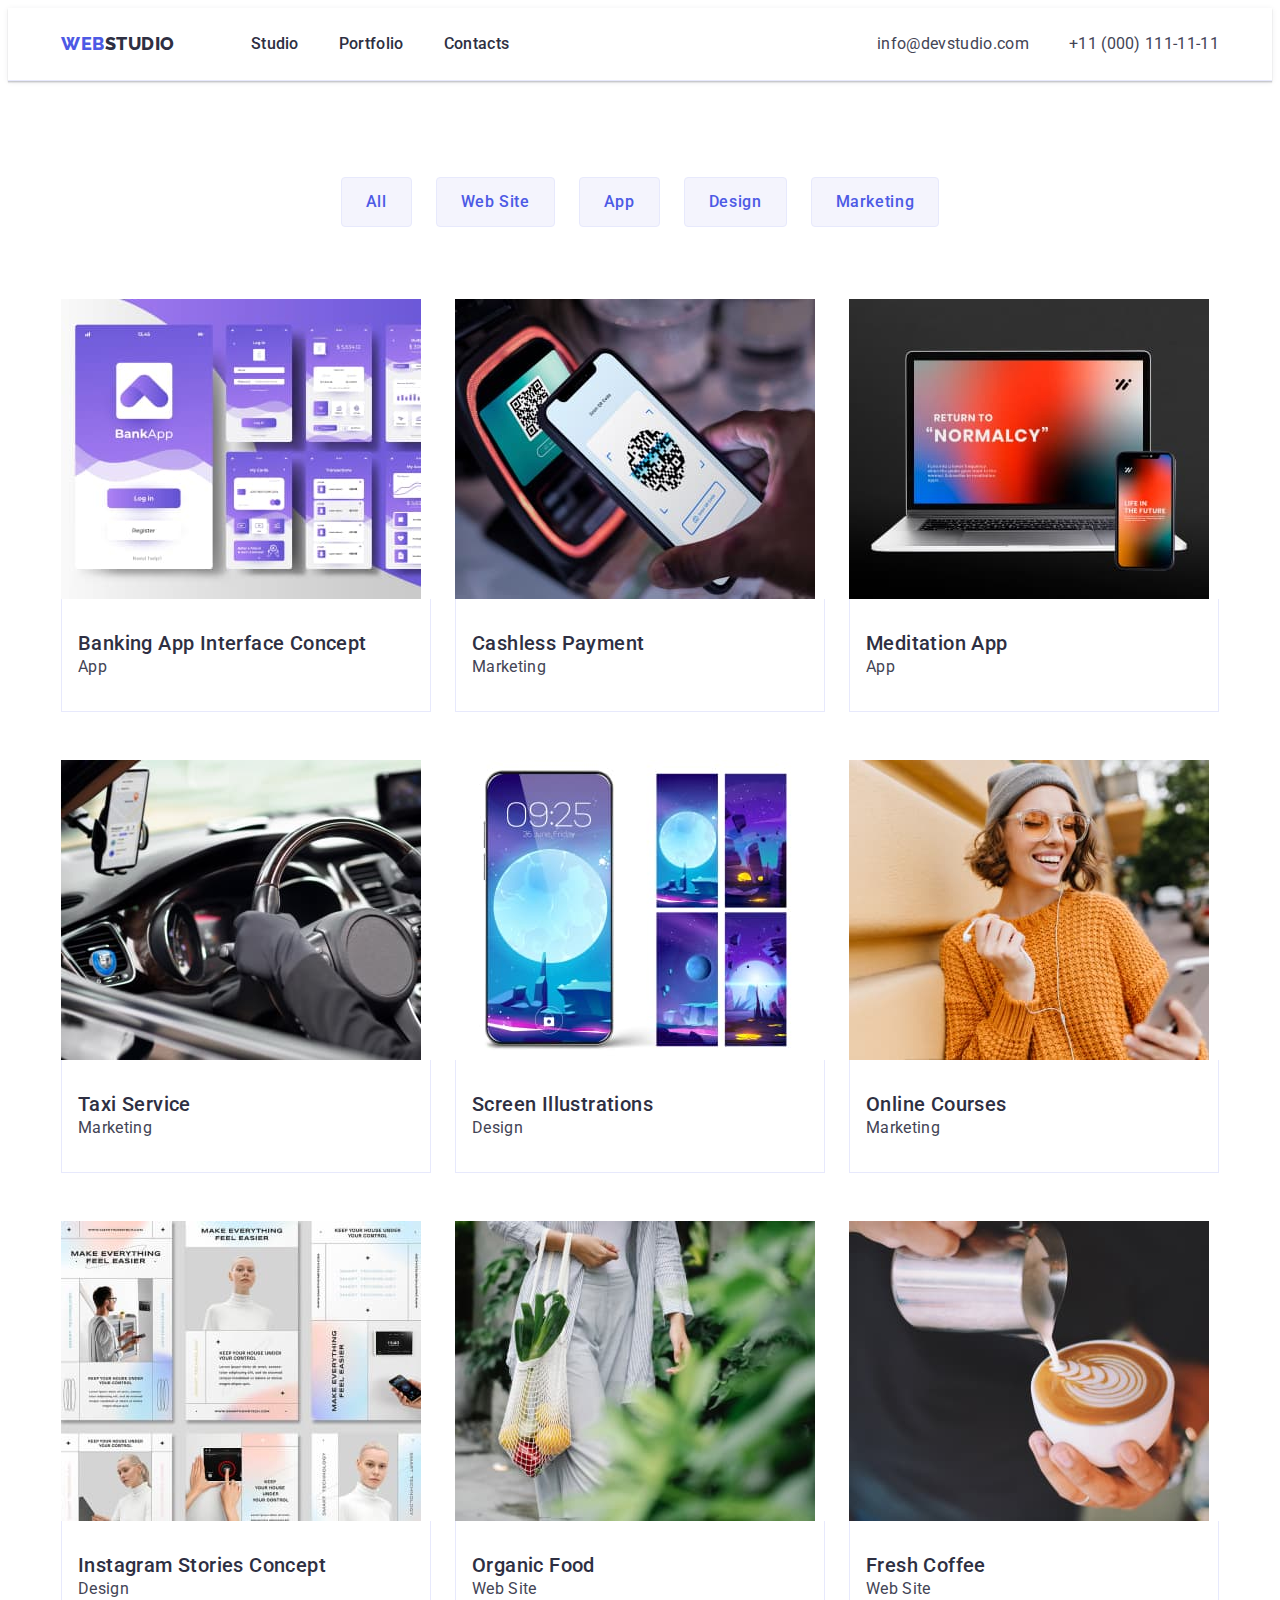
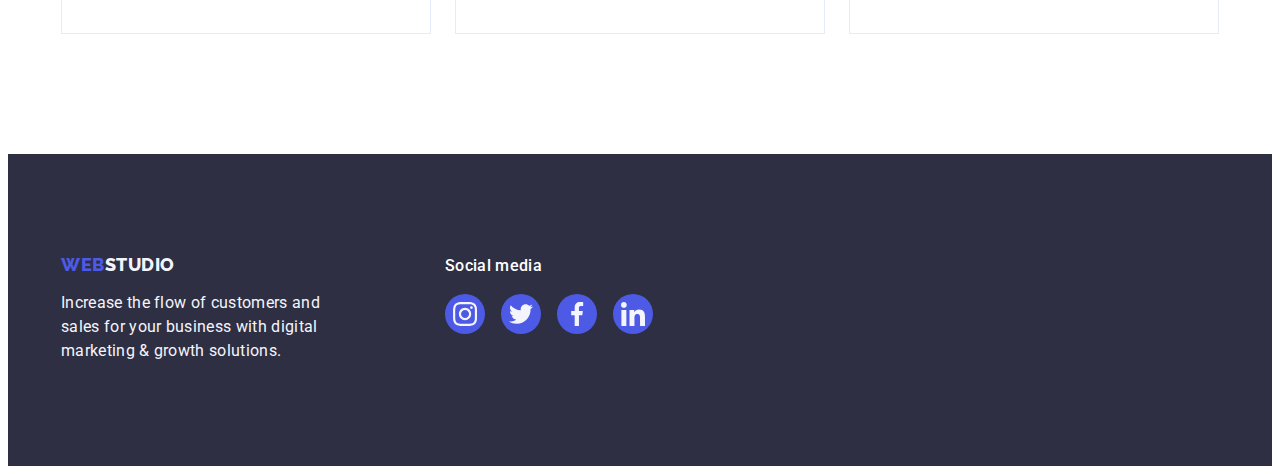
==== portfolio.html @ 7c694698 "Add files via upload" ====
<!DOCTYPE html>
<html lang="en">

<head>
    <meta charset="UTF-8">
    <meta http-equiv="X-UA-Compatible" content="IE=edge">
    <link rel="preconnect" href="https://fonts.googleapis.com">
    <link rel="preconnect" href="https://fonts.gstatic.com" crossorigin>
    <link href="https://fonts.googleapis.com/css2?family=Roboto:wght@400;500;700;900&display=swap" rel="stylesheet">
    <link rel="preconnect" href="https://fonts.googleapis.com">
    <link rel="preconnect" href="https://fonts.gstatic.com" crossorigin>
    <link href="https://fonts.googleapis.com/css2?family=Raleway:wght@800&display=swap" rel="stylesheet">
    <link rel="stylesheet" href="https://cdnjs.cloudflare.com/ajax/libs/modern-normalize/1.1.0/modern-normalize.min.css"
        integrity="sha512-wpPYUAdjBVSE4KJnH1VR1HeZfpl1ub8YT/NKx4PuQ5NmX2tKuGu6U/JRp5y+Y8XG2tV+wKQpNHVUX03MfMFn9Q=="
        crossorigin="anonymous" referrerpolicy="no-referrer" />
    <link rel="stylesheet" href="./css/style.css">
    <meta name="viewport" content="width=device-width, initial-scale=1.0">
    <title>Portfolio</title>
</head>

<body>
    <header class="header-bloc">

        <div class="header-conteiner container ">


            <nav class="header-link">

                <a class="logo link" href="./index.html">WEB<span class="logo-text">Studio</span></a>


                <ul class="menuu list">
                    <li><a href="./index.html" class="linkk-header link">Studio</a></li>
                    <li><a href="./portfolio.html" class="linkk-header link">Portfolio</a></li>
                    <li><a href="" class="linkk-header link">Contacts</a></li>
                </ul>
            </nav>

            <address class="main-contact">

                <ul class="menuuu list">
                    <li><a href="mailto:info@devstudio.com" class="linkk-contact link">info@devstudio.com</a></li>
                    <li class="contact-second"><a href="tel:+110001111111" class="linkk-contact link">+11 (000)
                            111-11-11</a></li>
                </ul>

            </address>
        </div>


    </header>





    <main>
        <section class="parahraf-conteiner">
            <div class="parahraf-box container">

                <h1 class="secondd-logo">GGGGG</h1>
                <ul class="meenu list">
                    <li><button type="button" class="filter">All</button></li>
                    <li><button type="button" class="filter">Web Site</button></li>
                    <li><button type="button" class="filter">App</button></li>
                    <li><button type="button" class="filter">Design</button></li>
                    <li><button type="button" class="filter">Marketing</button></li>
                </ul>








                <ul class="firstt list">
                    <li class="firstt-link aaaaa">
                        <a href="" class="link">



                            <img src="./images/img-one.jpg" alt="foto-main1" width="360">
                            <div class="link-boxx">

                                <h2 class="linkcc-logo">Banking App Interface Concept</h2>

                                <p class="second-parahraf">App</p>
                            </div>

                        </a>

                    </li>



                    <li class="firstt-link aaaaa">
                        <a href="" class="link">

                            <img src="./images/img-two.jpg" alt="foto-main1" width="360">
                            <div class="link-boxx">

                                <h2 class="linkcc-logo">Cashless Payment</h2>

                                <p class="second-parahraf">Marketing</p>
                            </div>

                        </a>
                    </li>



                    <li class="firstt-link aaaaa">
                        <a href="" class="link">

                            <img src="./images/img-three.jpg" alt="foto-main1" width="360">
                            <div class="link-boxx">

                                <h2 class="linkcc-logo">Meditation App</h2>

                                <p class="second-parahraf">App</p>
                            </div>

                        </a>
                    </li>










                    <li class="firstt-link aaaaa">
                        <a href="" class="link">

                            <img src="./images/img-four.jpg" alt="foto-main1" width="360">
                            <div class="link-boxx">

                                <h2 class="linkcc-logo">Taxi Service</h2>


                                <p class="second-parahraf"> Marketing</p>
                            </div>

                        </a>
                    </li>



                    <li class="firstt-link aaaaa">
                        <a href="" class="link">

                            <img src="./images/img-five.jpg" alt="foto-main1" width="360">
                            <div class="link-boxx">

                                <h2 class="linkcc-logo">Screen Illustrations</h2>


                                <p class="second-parahraf">Design</p>
                            </div>

                        </a>
                    </li>



                    <li class="firstt-link aaaaa">
                        <a href="" class="link">

                            <img src="./images/img-six.jpg" alt="foto-main1" width="360">
                            <div class="link-boxx">

                                <h2 class="linkcc-logo">Online Courses</h2>


                                <p class="second-parahraf">Marketing</p>
                            </div>

                        </a>
                    </li>









                    <li class="firstt-link aaaaa">
                        <a href="" class="link">


                            <img src="./images/img-seven.jpg" alt="foto-main1" width="360">
                            <div class="link-boxx">

                                <h2 class="linkcc-logo">Instagram Stories Concept</h2>


                                <p class="second-parahraf">Design</p>
                            </div>

                        </a>
                    </li>



                    <li class="firstt-link aaaaa">
                        <a href="" class="link">

                            <img src="./images/img-eight.jpg" alt="foto-main1" width="360">
                            <div class="link-boxx">

                                <h2 class="linkcc-logo">Organic Food</h2>



                                <p class="second-parahraf">Web Site</p>
                            </div>
                        </a>
                    </li>



                    <li class="firstt-link aaaaa">
                        <a href="" class="link">

                            <img src="./images/img-nine.jpg" alt="foto-main1" width="360">
                            <div class="link-boxx">

                                <h2 class="linkcc-logo">Fresh Coffee</h2>


                                <p class="second-parahraf"> Web Site</p>
                            </div>

                        </a>
                    </li>


                </ul>
            </div>
        </section>

    </main>


    <footer class="last-bloc ">

        <div class="global-footer-box container">

            <div class="last-continer ">
                <a class="last link" href="./index.html">Web<span class="seme-text">Studio</span>
                </a>
                <p class="last-parahraf">Increase the flow of customers and sales
                    for your business with digital marketing
                    & growth solutions.</p>

            </div>
            <div class="social-footer">
                <p class="social-parahraf">Social media</p>
                <ul class="footer-list">
                    <li class="footer-child"><a class="footer-linc" href=""><svg class="footer-icon" width="24"
                                height="24">
                                <use href="./images/icons.svg#icon-instagram"></use>
                            </svg></a></li>
                    <li class="footer-child"><a class="footer-linc" href=""><svg class="footer-icon" width="24"
                                height="24">
                                <use href="./images/icons.svg#icon-twitter"></use>
                            </svg></a></li>
                    <li class="footer-child"><a class="footer-linc" href=""><svg class="footer-icon" width="24"
                                height="24">
                                <use href="./images/icons.svg#icon-facebook"></use>
                            </svg></a></li>
                    <li class="footer-child"><a class="footer-linc" href=""><svg class="footer-icon" width="24"
                                height="24">
                                <use href="./images/icons.svg#icon-liinnked"></use>
                            </svg></a></li>
                </ul>
            </div>

        </div>

    </footer>


</body>

</html>
---- css/style.css ----
:root {
    --main-color: #FFFFFF;
    --pane-padding: 5px 42px;
    --second-background-color: #404BBF;
    --thre-background-color: #4d5ae5;
    --button-background-color: #e7e9fc;
    --parahraf-color: #434455;
    --logo-color: #2E2F42;
    --four-section-color: #F4F4FD;
    --fife-color: #8e8f99;
    --footer-color: #31d0aa;
}


body {
    font-family: "Roboto", sans-serif;
    color: var(--parahraf-color);
    background-color: var(--main-color);

}

img {
    display: block;
}

ul {
    padding-left: 0;
    margin: 0;
}

p {
    margin-top: 0;
    margin-bottom: 0;
}



/* ...........................................................header */
.header-conteiner {
    display: flex;
    width: 1158px;
    margin: 0 auto;
    padding: 0 15px 0 15px;
}




.header-link {
    align-items: center;
    display: flex;
    margin: 0 auto;
    margin-left: 0;
    margin-right: 0;

}

.header-bloc {
    border-bottom: 1px solid #e7e9fc;
    box-shadow: 0px 2px 1px rgba(46, 47, 66, 0.08), 0px 1px 1px rgba(46, 47, 66, 0.16), 0px 1px 6px rgba(46, 47, 66, 0.08);
}

.logo-text {
    color: var(--logo-color);
}



.linkk-contact {
    font-weight: 400;
    font-size: 16px;
    line-height: 24px;
    letter-spacing: 0.02em;
    color: var(--parahraf-color);
    text-decoration: none;
}

.menuuu {
    list-style-type: none;
    display: flex;
    gap: 40px;


}

.logo {
    align-items: center;
    font-family: 'Raleway', sans-serif;
    font-weight: 800;
    font-size: 18px;
    margin-right: 76px;
    line-height: 1.17;
    align-items: center;
    letter-spacing: 0.03em;
    text-transform: uppercase;
    color: var(--thre-background-color);
    text-decoration: none;



}


.menuu {

    justify-content: center;
    display: flex;
    gap: 40px;
}

.list {
    list-style-type: none;
}

.menuu .linkk-header:hover {
    color: var(--second-background-color);
}

.menuu .linkk-header:focus {
    color: var(--second-background-color);
}

.menuu .linkk-header {
    text-decoration: none;
    font-weight: 500;
    font-size: 16px;
    line-height: 24px;
    letter-spacing: 0.02em;
    color: var(--logo-color);
    list-style-type: none;
    font-style: normal;

}



.menuu-contact {
    list-style-type: none;
}

.linkk-contact:hover {
    color: var(--second-background-color);
}

.linkk-contact:focus {
    color: var(--second-background-color);
}

.main-contact {
    font-style: normal;
    margin-left: auto;
}

.linkk-header {
    padding: 24px 0;
    display: block;
}

.linkk-contact {
    padding: 24px 0;
    display: block;
}

/*............................................................ section-1 */

.first-bloc {
    background: var(--logo-color);
    padding-top: 188px;
    padding-bottom: 188px;
    background-repeat: no-repeat;
    background-position: center;
    background-size: cover;
    max-width: 1440px;
    background-image: linear-gradient(rgba(46, 47, 66, 0.7), rgba(46, 47, 66, 0.7)), url(../images/background-main.jpg);
    margin: 0 auto;

}




.first-bloc h1 {
    display: block;
    max-width: 496px;
    font-style: normal;
    font-weight: 700;
    font-size: 56px;
    line-height: 1.07;
    text-align: center;
    align-items: center;
    letter-spacing: 0.02em;
    color: var(--main-color);
    margin-top: 0;

    margin: 0 auto;
}



.first-button {
    min-width: 169px;
    height: 56px;
    display: block;
    font-family: 'Roboto', sans-serif;
    font-style: normal;
    font-weight: 500;
    font-size: 16px;
    line-height: 1.5;
    align-items: center;
    letter-spacing: 0.04em;
    color: var(--main-color);
    border: none;
    background-color: var(--thre-background-color);
    cursor: pointer;
    box-shadow: 0px 4px 4px rgba(0, 0, 0, 0.15);
    border-radius: 4px;
    background-color: var(--thre-background-color);
    margin: 0 auto;
    margin-top: 48px;

}

.first-button:focus,
.first-button:hover {

    background-color: #404BBF;
}



/*............................................................ section-2 */


.second-bloc {

    padding: 120px 0;
}

.second-icon {
    display: flex;
    align-items: center;
    justify-content: center;
    height: 112px;
    background-color: var(--four-section-color);
    border-radius: 4px;
    margin-bottom: 8px
}

.second {
    display: flex;
    gap: 24px;
}

.blocc-logo {
    visibility: hidden;
    margin: 0;
    padding: 0;
    display: none;

}

.link-one {
    width: calc((100% - 3 * 24px) / 4);
}



.second .link-one {

    align-items: flex-start;

}


.linkcc-logo {
    text-align: left;
    margin: 0;

}

.second h3 {

    font-style: normal;
    font-weight: 500;
    font-size: 20px;
    line-height: 24px;
    letter-spacing: 0.02em;
    color: var(--logo-color);
}

.second p {
    font-size: 16px;
    line-height: 24px;
    letter-spacing: 0.02em;
    color: var(--parahraf-color);
    margin: 0;
}

/*............................................................ section-3 */


.thre-bloc {
    padding-bottom: 120px;
}

.thre {
    display: flex;
    gap: 24px;

}

.thre .llink {
    width: calc((100% - 48px) / 3);
}

.three p {
    font-size: 16px;
    line-height: 24px;
    letter-spacing: 0.02em;
    color: var(--parahraf-color);
}


.thre-bloc h2 {
    margin-top: 0;
    margin-bottom: 72px;
    font-weight: 700;
    font-size: 36px;
    line-height: 1.11;
    text-align: center;
    letter-spacing: 0.02em;
    text-transform: capitalize;
    color: var(--logo-color);
}





/*............................................................ section-4*/
.four-bloc {
    padding-top: 120px;
    padding-bottom: 120px;
    background: var(--four-section-color);
}

.link-box {

    padding: 32px 0;
}

.four-logo {
    margin-bottom: 72px;
    margin-top: 0;
}

.four h3 {
    font-weight: 500;
    font-size: 20px;
    line-height: 1.2;
    text-align: center;
    letter-spacing: 0.02em;
    color: var(--logo-color);
}

.four p {
    letter-spacing: 0.02em;
    color: var(--parahraf-color);

}



.four-parahraf {
    font-size: 16px;
    line-height: 1.5;
    text-align: center;
}




.four-bloc h2 {
    font-weight: 700;
    font-size: 36px;
    line-height: 1.11;
    text-align: center;
    letter-spacing: 0.02em;
    text-transform: capitalize;
    color: var(--logo-color);
}

.four-link {
    width: calc((100% - 72px) / 4);
    background: var(--main-color);
    box-shadow: 0px 1px 6px rgba(46, 47, 66, 0.08), 0px 1px 1px rgba(46, 47, 66, 0.16), 0px 2px 1px rgba(46, 47, 66, 0.08);
    border-radius: 0px 0px 4px 4px;


}

.four {
    display: flex;
    gap: 24px;
}

.four-list-social {
    display: flex;
    justify-content: center;
    gap: 24px;
    list-style-type: none;

}

.four-list-child {
    width: 40px;
    height: 40px;
}

.four-list-lick {
    width: 100%;
    height: 100%;
    background-color: var(--thre-background-color);
    border-radius: 50%;
    display: flex;
    align-items: center;
    justify-content: center;
}

.four-list-lick:is(:hover, :focus) {
    background-color: var(--second-background-color);
}

.four-list-icon {
    fill: var(--four-section-color);
}


/* <!--............................................................. section-5 --> */
.fife-section {
    padding-top: 120px;
    padding-bottom: 120px;
}

.fife-logo {
    margin-top: 0;
    font-size: 36px;
    line-height: 1.1;
    color: var(--logo-color);
    margin-bottom: 72px;
    text-align: center;

}

.fife-list {
    display: flex;
    gap: 24px;

}

.fife-child {
    width: calc((100% - 120px) / 6);
    height: 88px;
    list-style-type: none;
}

.fife-linc {
    width: 100%;
    height: 100%;
    border: 1px solid var(--fife-color);
    border-radius: 4px;
    display: flex;
    align-items: center;
    justify-content: center;
    color: var(--fife-color);


}


.fife-linc:is(:hover, :focus) {

    border-color: var(--second-background-color);
    color: var(--second-background-color);

}


.fife-icon {
    fill: currentColor;
}

/*............................................................ footer */
.last-bloc {
    padding-top: 100px;
    padding-bottom: 100px;
    background: var(--logo-color);
}

.last span {
    color: var(--four-section-color);
}

.last-bloc a {

    font-family: 'Raleway', sans-serif;
    font-style: normal;
    font-weight: 800;
    font-size: 18px;
    line-height: 1.17;
    align-items: center;
    letter-spacing: 0.03em;
    text-transform: uppercase;
    text-decoration: none;
    color: var(--thre-background-color);
}

.last {
    display: inline-block;
    align-items: center;
    margin-bottom: 16px;

}

.link {
    text-decoration: none;
    display: block;
}

.last-parahraf {
    font-size: 16px;
    line-height: 24px;
    letter-spacing: 0.02em;
    color: var(--four-section-color);
    width: 264px;
    margin: 0;

}




.last-continer {
    margin-right: 120px;
    height: 112px;


}

.global-footer-box {
    display: flex;
    align-items: baseline;

}

.social-parahraf {
    font-weight: 500;
    font-size: 16px;
    line-height: 1.5;
    letter-spacing: 0.02em;
    color: var(--main-color);
    margin-bottom: 16px;



}



.footer-list {
    display: flex;
    gap: 16px;

}

.footer-child {
    width: 40px;
    height: 40px;
    list-style-type: none;
}

.footer-linc {
    width: 100%;
    height: 100%;
    background-color: var(--thre-background-color);
    border-radius: 50%;
    display: flex;
    align-items: flex-end;
    justify-content: center;
}

.footer-linc:is(:hover, :focus) {

    background-color: var(--footer-color);

}

.footer-icon {
    fill: var(--four-section-color);
}





.container {
    width: 1158px;
    margin: 0 auto;
    padding-left: 15px;
    padding-right: 15px;
}

/* ...................................................portfolio */
.parahraf-conteiner {
    padding: 96px 0 120px;
}




.secondd-logo {
    visibility: hidden;
    margin: 0;
    padding: 0;
    display: none;
}

.firstt {
    display: flex;
    flex-wrap: wrap;
    column-gap: 24px;
    row-gap: 48px;
    list-style-type: none;

}



.firstt-link a {
    text-decoration: none;
    display: block;

}

.firstt h2 {
    font-style: normal;
    font-weight: 500;
    font-size: 20px;
    line-height: 24px;
    letter-spacing: 0.02em;
    color: var(--logo-color);

}



.firstt-link {
    background: var(--main-color);
    width: calc((100% - 48px) / 3);
}




.link-boxx {
    border: 1px solid var(--button-background-color);
    border-top: none;
    padding: 32px 16px;
}



.second-parahraf {
    line-height: 1.5;
    letter-spacing: 0.02em;
    color: var(--parahraf-color);
}



.link:is(:hover, :focus) {
    box-shadow: 0px 1px 6px rgba(46, 47, 66, 0.08), 0px 1px 1px rgba(46, 47, 66, 0.16), 0px 2px 1px rgba(46, 47, 66, 0.08);
}

/* ..................................................portfolio-button */



.meenu {
    display: flex;
    justify-content: center;
    gap: 24px;
    margin-bottom: 72px;
    align-items: center;
    list-style: none;

}



.meenu button {

    padding: 12px 24px;
    background-color: var(--four-section-color);
    border: 1px solid var(--button-background-color);
    border-radius: 4px;
    color: var(--thre-background-color);
    font-family: 'Roboto', sans-serif;
    font-style: normal;
    font-weight: 500;
    font-size: 16px;
    line-height: 24px;
    align-items: center;
    text-align: center;
    letter-spacing: 0.04em;
    cursor: pointer;
}


.filter:is(:hover, :focus) {
    background-color: var(--second-background-color, #404BBF);
    color: var(--main-color);
    border: 1px solid transparent;
    box-shadow: 0px 3px 1px rgba(0, 0, 0, 0.1), 0px 2px 1px rgba(0, 0, 0, 0.08), 0px 2px 2px rgba(0, 0, 0, 0.12);

}

.filter {
    border: 1px solid var(--button-background-color);
    border-radius: 4px;

}

#icon-instagram {
    color: #2E2F42;
}
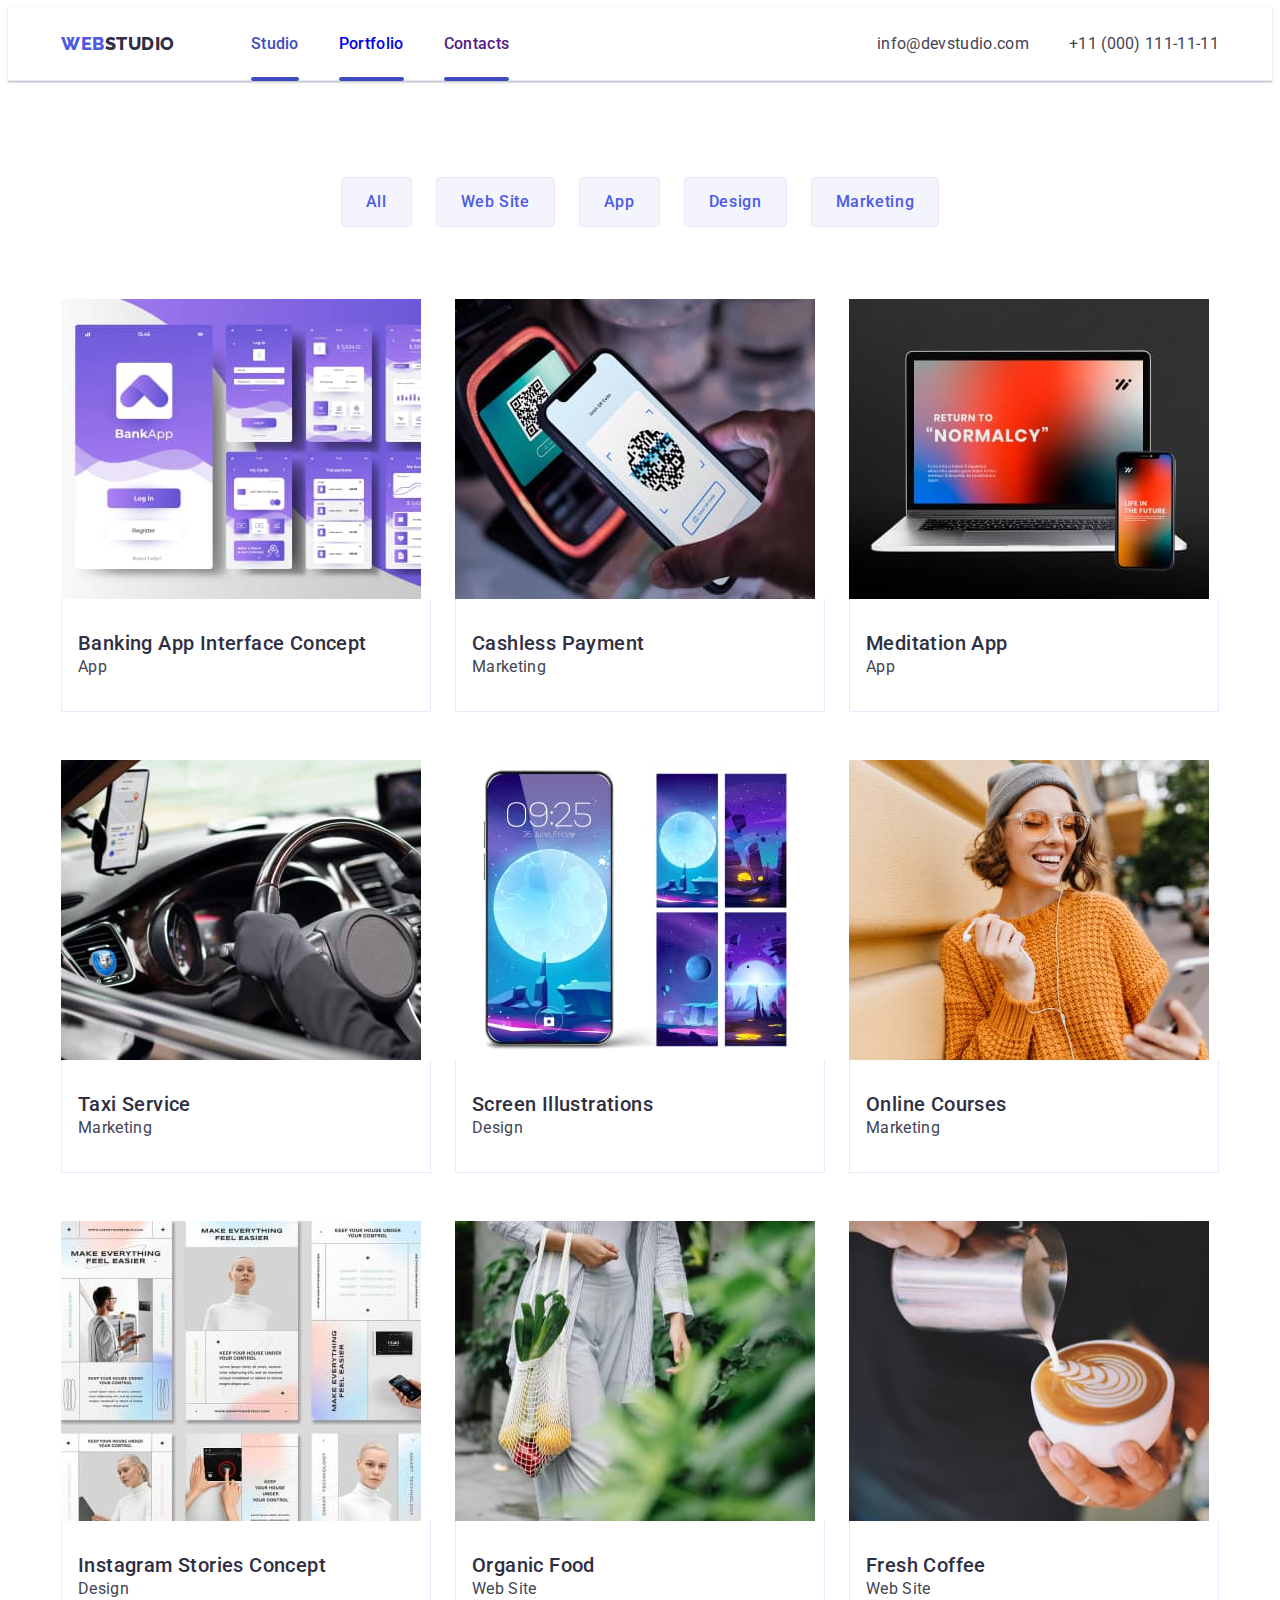
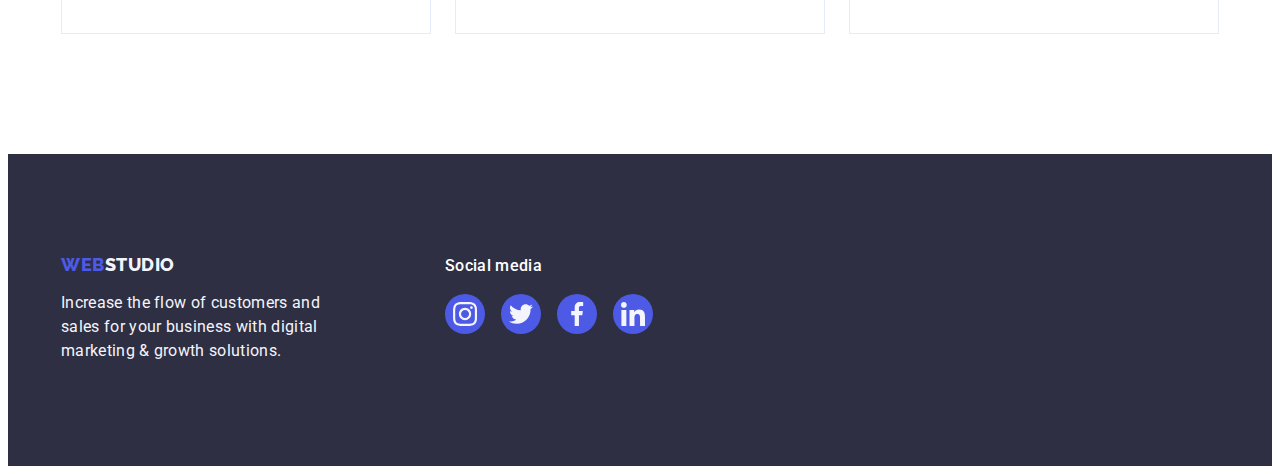
==== commit 9fe40ff0: "Update portfolio.html" ====
--- a/portfolio.html
+++ b/portfolio.html
@@ -30,7 +30,7 @@
 
 
                 <ul class="menuu list">
-                    <li><a href="./index.html" class="linkk-header link">Studio</a></li>
+                    <li><a href="./index.html" class="linkk-header coolor link">Studio</a></li>
                     <li><a href="./portfolio.html" class="linkk-header link">Portfolio</a></li>
                     <li><a href="" class="linkk-header link">Contacts</a></li>
                 </ul>
@@ -72,180 +72,260 @@
 
 
 
-
-
                 <ul class="firstt list">
                     <li class="firstt-link aaaaa">
                         <a href="" class="link">
-
-
-
-                            <img src="./images/img-one.jpg" alt="foto-main1" width="360">
-                            <div class="link-boxx">
-
+                
+                
+                
+                
+                            <div class="overlay-box">
+                                <img src="./images/img-one.jpg" alt="foto-main1" width="360">
+                                <p class="overlay">14 Stylish and User-Friendly App Design Concepts · Task Manager App · Calorie Tracker App · Exotic Fruit Ecommerce App · Cloud Storage App
+                
+                                </p>
+                            </div>
+                            <div class="link-boxx">
+                
                                 <h2 class="linkcc-logo">Banking App Interface Concept</h2>
-
+                
                                 <p class="second-parahraf">App</p>
-                            </div>
-
-                        </a>
-
-                    </li>
-
-
-
-                    <li class="firstt-link aaaaa">
-                        <a href="" class="link">
-
-                            <img src="./images/img-two.jpg" alt="foto-main1" width="360">
-                            <div class="link-boxx">
-
+                
+                
+                
+                
+                
+                            </div>
+                
+                        </a>
+                
+                    </li>
+                
+                
+                
+                    <li class="firstt-link aaaaa">
+                        <a href="" class="link">
+                            <div class="overlay-box">
+                
+                              <img src="./images/img-two.jpg" alt="foto-main1" width="360">
+                                <p class="overlay">14 Stylish and User-Friendly App Design Concepts · Task Manager App · Calorie Tracker App · Exotic Fruit Ecommerce App · Cloud Storage App
+                                </p>
+                               
+                
+                            </div>
+                
+                
+                            <div class="link-boxx">
+                
                                 <h2 class="linkcc-logo">Cashless Payment</h2>
-
+                
                                 <p class="second-parahraf">Marketing</p>
-                            </div>
-
-                        </a>
-                    </li>
-
-
-
-                    <li class="firstt-link aaaaa">
-                        <a href="" class="link">
-
-                            <img src="./images/img-three.jpg" alt="foto-main1" width="360">
-                            <div class="link-boxx">
-
+                
+                            </div>
+                
+                        </a>
+                    </li>
+                
+                
+                
+                    <li class="firstt-link aaaaa">
+                        <a href="" class="link">
+                            <div class="overlay-box">
+                                <img src="./images/img-three.jpg" alt="foto-main1" width="360">
+                
+                                <p class="overlay">14 Stylish and User-Friendly App Design Concepts · Task Manager App · Calorie Tracker App · Exotic Fruit Ecommerce App · Cloud Storage App
+                                </p>
+                
+                                
+                            </div>
+                
+                
+                            <div class="link-boxx">
+                
                                 <h2 class="linkcc-logo">Meditation App</h2>
-
+                
                                 <p class="second-parahraf">App</p>
-                            </div>
-
-                        </a>
-                    </li>
-
-
-
-
-
-
-
-
-
-
-                    <li class="firstt-link aaaaa">
-                        <a href="" class="link">
-
-                            <img src="./images/img-four.jpg" alt="foto-main1" width="360">
-                            <div class="link-boxx">
-
+                
+                            </div>
+                
+                        </a>
+                    </li>
+                
+                
+                
+                
+                
+                
+                
+                
+                
+                
+                    <li class="firstt-link aaaaa">
+                        <a href="" class="link">
+                            <div class="overlay-box">
+                                 <img src="./images/img-four.jpg" alt="foto-main1" width="360">
+                
+                                <p class="overlay">14 Stylish and User-Friendly App Design Concepts · Task Manager App · Calorie Tracker App · Exotic Fruit Ecommerce App · Cloud Storage App
+                                </p>
+                
+                               
+                            </div>
+                
+                
+                            <div class="link-boxx">
+                
                                 <h2 class="linkcc-logo">Taxi Service</h2>
-
-
+                
+                
                                 <p class="second-parahraf"> Marketing</p>
-                            </div>
-
-                        </a>
-                    </li>
-
-
-
-                    <li class="firstt-link aaaaa">
-                        <a href="" class="link">
-
-                            <img src="./images/img-five.jpg" alt="foto-main1" width="360">
-                            <div class="link-boxx">
-
+                
+                            </div>
+                
+                        </a>
+                    </li>
+                
+                
+                
+                    <li class="firstt-link aaaaa">
+                        <a href="" class="link">
+                            <div class="overlay-box">
+                                  <img src="./images/img-five.jpg" alt="foto-main1" width="360">
+                
+                                <p class="overlay">14 Stylish and User-Friendly App Design Concepts · Task Manager App · Calorie Tracker App · Exotic Fruit Ecommerce App · Cloud Storage App
+                                </p>
+                
+                               
+                            </div>
+                
+                
+                            <div class="link-boxx">
+                
                                 <h2 class="linkcc-logo">Screen Illustrations</h2>
-
-
+                
+                
                                 <p class="second-parahraf">Design</p>
-                            </div>
-
-                        </a>
-                    </li>
-
-
-
-                    <li class="firstt-link aaaaa">
-                        <a href="" class="link">
-
-                            <img src="./images/img-six.jpg" alt="foto-main1" width="360">
-                            <div class="link-boxx">
-
+                
+                            </div>
+                
+                        </a>
+                    </li>
+                
+                
+                
+                    <li class="firstt-link aaaaa">
+                        <a href="" class="link">
+                            <div class="overlay-box">
+                                 <img src="./images/img-six.jpg" alt="foto-main1" width="360">
+                
+                                <p class="overlay">14 Stylish and User-Friendly App Design Concepts · Task Manager App · Calorie Tracker App · Exotic Fruit Ecommerce App · Cloud Storage App
+                                </p>
+                
+                               
+                            </div>
+                
+                
+                            <div class="link-boxx">
+                
                                 <h2 class="linkcc-logo">Online Courses</h2>
-
-
+                
+                
                                 <p class="second-parahraf">Marketing</p>
-                            </div>
-
-                        </a>
-                    </li>
-
-
-
-
-
-
-
-
-
-                    <li class="firstt-link aaaaa">
-                        <a href="" class="link">
-
-
-                            <img src="./images/img-seven.jpg" alt="foto-main1" width="360">
-                            <div class="link-boxx">
-
+                
+                            </div>
+                
+                        </a>
+                    </li>
+                
+                
+                
+                
+                
+                
+                
+                
+                
+                    <li class="firstt-link aaaaa">
+                        <a href="" class="link">
+                            <div class="overlay-box">
+                                    <img src="./images/img-seven.jpg" alt="foto-main1" width="360">
+                                <p class="overlay">14 Stylish and User-Friendly App Design Concepts · Task Manager App · Calorie Tracker App · Exotic Fruit Ecommerce App · Cloud Storage App
+                                </p>
+                
+                               
+                            </div>
+                
+                
+                            <div class="link-boxx">
+                
                                 <h2 class="linkcc-logo">Instagram Stories Concept</h2>
-
-
+                
+                
                                 <p class="second-parahraf">Design</p>
-                            </div>
-
-                        </a>
-                    </li>
-
-
-
-                    <li class="firstt-link aaaaa">
-                        <a href="" class="link">
-
-                            <img src="./images/img-eight.jpg" alt="foto-main1" width="360">
-                            <div class="link-boxx">
-
+                
+                            </div>
+                
+                        </a>
+                    </li>
+                
+                
+                
+                    <li class="firstt-link aaaaa">
+                        <a href="" class="link">
+                            <div class="overlay-box">
+                
+                
+                                <img src="./images/img-eight.jpg" alt="foto-main1" width="360">
+                                <p class="overlay">14 Stylish and User-Friendly App Design Concepts · Task Manager App · Calorie Tracker App · Exotic Fruit Ecommerce App · Cloud Storage App
+                                </p>
+                
+                            </div>
+                
+                
+                            <div class="link-boxx">
+                
                                 <h2 class="linkcc-logo">Organic Food</h2>
-
-
-
+                
+                
+                
                                 <p class="second-parahraf">Web Site</p>
-                            </div>
-                        </a>
-                    </li>
-
-
-
-                    <li class="firstt-link aaaaa">
-                        <a href="" class="link">
-
-                            <img src="./images/img-nine.jpg" alt="foto-main1" width="360">
-                            <div class="link-boxx">
-
+                
+                
+                
+                            </div>
+                        </a>
+                    </li>
+                
+                
+                
+                    <li class="firstt-link aaaaa">
+                        <a href="" class="link">
+                            <div class="overlay-box">
+                                <img src="./images/img-nine.jpg" alt="foto-main1" width="360">
+                
+                                <p class="overlay">14 Stylish and User-Friendly App Design Concepts · Task Manager App · Calorie Tracker App · Exotic Fruit Ecommerce App · Cloud Storage App
+                                </p>
+                
+                            </div>
+                
+                
+                            <div class="link-boxx">
+                
                                 <h2 class="linkcc-logo">Fresh Coffee</h2>
-
-
+                
+                
                                 <p class="second-parahraf"> Web Site</p>
-                            </div>
-
-                        </a>
-                    </li>
-
-
-                </ul>
-            </div>
-        </section>
-
-    </main>
+                
+                            </div>
+                
+                        </a>
+                    </li>
+                
+                
+                </ul>
+                </div>
+                </section>
+                
+                </main>
 
 
     <footer class="last-bloc ">
@@ -289,4 +369,4 @@
 
 </body>
 
-</html>+</html>
--- a/css/style.css
+++ b/css/style.css
@@ -9,6 +9,7 @@
     --four-section-color: #F4F4FD;
     --fife-color: #8e8f99;
     --footer-color: #31d0aa;
+    --transition-dur-and-func: 250ms linear;
 }
 
 
@@ -54,6 +55,95 @@
     margin-right: 0;
 
 }
+.coolor {
+    color: #404bbf;
+}
+.linkk-header {
+    position: relative;
+    color:  var(second-background-color);
+}
+
+.linkk-header::after {
+    content: '';
+    position: absolute;
+    left: 0;
+    bottom: -1px;
+    height: 4px;
+    background-color: var(--second-background-color);
+    border-radius: 2px;
+    width: 100%;
+
+}
+
+/* ..................................................modal-window */
+.backdrop {
+    position: fixed;
+    top: 0;
+    left: 0;
+    width: 100%;
+    height: 100%;
+    background-color: rgba(46, 47, 66, 0.4);
+    z-index: 100;
+    transition: opacity 250ms cubic-bezier(0.4, 0, 0.2, 1), visibility 250ms cubic-bezier(0.4, 0, 0.2, 1);
+
+}
+
+.modal {
+    position: absolute;
+    top: 50%;
+    left: 50%;
+    transform: translate(-50%, -50%);
+    width: 408px;
+    min-height: 576px;
+    background: #fcfcfc;
+    border-radius: 4px;
+    box-shadow: 0px 1px 1px rgba(0, 0, 0, 0.14), 0px 1px 3px rgba(0, 0, 0, 0.12), 0px 2px 1px rgba(0, 0, 0, 0.2);
+    transition: transform 250ms cubic-bezier(0.4, 0, 0.2, 1);
+}
+
+.modal-close-btn {
+    position: absolute;
+    top: 24px;
+    right: 24px;
+    display: flex;
+    justify-content: center;
+    align-items: center;
+    background-color: var(--button-background-color);
+    padding: 0;
+    height: 24px;
+    width: 24px;
+    border-radius: 50%;
+    cursor: pointer;
+    border: 1px solid rgba(0, 0, 0, 0.1);
+    transition: background-color 250ms cubic-bezier(0.4, 0, 0.2, 1), border 250ms cubic-bezier(0.4, 0, 0.2, 1);
+}
+
+.modal-close-btn:hover,
+.modal-close-btn:focus {
+    background-color: var(--second-background-color);
+    border: none;
+}
+
+.modal-close-btn-icon {
+    transition: fill 250ms cubic-bezier(0.4, 0, 0.2, 1);
+}
+
+.modal-close-btn:hover .modal-close-btn-icon,
+.modal-close-btn:focus .modal-close-btn-icon {
+    fill: var(--main-color);
+}
+
+.backdrop.is-hidden {
+    opacity: 0;
+    visibility: hidden;
+    pointer-events: none;
+}
+
+
+
+
+
+
 
 .header-bloc {
     border-bottom: 1px solid #e7e9fc;
@@ -73,6 +163,7 @@
     letter-spacing: 0.02em;
     color: var(--parahraf-color);
     text-decoration: none;
+     transition: color 250ms cubic-bezier(0.4, 0, 0.2,1);
 }
 
 .menuuu {
@@ -114,6 +205,8 @@
 
 .menuu .linkk-header:hover {
     color: var(--second-background-color);
+  
+
 }
 
 .menuu .linkk-header:focus {
@@ -126,10 +219,14 @@
     font-size: 16px;
     line-height: 24px;
     letter-spacing: 0.02em;
-    color: var(--logo-color);
     list-style-type: none;
     font-style: normal;
-
+        transition: color 250ms cubic-bezier(0.4, 0, 0.2,1);
+
+
+}
+.menuuu .linkk-contact {
+    transition: color 250ms cubic-bezier(0.4, 0, 0.2, 1);
 }
 
 
@@ -217,6 +314,8 @@
     background-color: var(--thre-background-color);
     margin: 0 auto;
     margin-top: 48px;
+    transition: background-color 250ms cubic-bezier(0.4, 0, 0.2, 1);
+    
 
 }
 
@@ -425,6 +524,7 @@
     display: flex;
     align-items: center;
     justify-content: center;
+    transition: background-color 250ms cubic-bezier(0.4, 0, 0.2, 1);
 }
 
 .four-list-lick:is(:hover, :focus) {
@@ -473,6 +573,7 @@
     align-items: center;
     justify-content: center;
     color: var(--fife-color);
+      transition: border-color 250ms cubic-bezier(0.4, 0, 0.2, 1), color 250ms cubic-bezier(0.4, 0, 0.2, 1);
 
 
 }
@@ -524,7 +625,7 @@
 
 .link {
     text-decoration: none;
-    display: block;
+    
 }
 
 .last-parahraf {
@@ -587,6 +688,7 @@
     display: flex;
     align-items: flex-end;
     justify-content: center;
+    transition: background-color 250ms cubic-bezier(0.4, 0, 0.2, 1);
 }
 
 .footer-linc:is(:hover, :focus) {
@@ -616,8 +718,13 @@
 }
 
 
-
-
+.link {
+    transition: box-shadow 250ms cubic-bezier(0.4, 0, 0.2, 1);
+}
+.link:hover .overlay,
+.link:focus .overlay {
+    transform: translateY(0%);
+}
 .secondd-logo {
     visibility: hidden;
     margin: 0;
@@ -654,10 +761,54 @@
 
 
 
+
+
+
+
+
+
 .firstt-link {
     background: var(--main-color);
     width: calc((100% - 48px) / 3);
-}
+
+}
+
+.overlay-box {
+    position: relative;
+    overflow: hidden;
+}
+
+
+.overlay {
+  position: absolute;
+    top: 0;
+    left: 0;
+    width: 100%;
+    height: 100%;
+    overflow-y: scroll;
+    background-color: #3f51b5;
+    opacity: 90%;
+    transform: translate(0, 100%);
+    transition: transform 250ms linear;
+    font-size: 16px;
+    line-height: 1.5;
+    letter-spacing: 0.02em;
+    color: var(--four-section-color);
+    background-color: var(--thre-background-color);
+    transition: transform 250ms cubic-bezier(0.4, 0, 0.2, 1); 
+    padding: 40px 32px;
+}
+
+.overlay-box:hover .overlay,
+.overlay-box:focus .overlay {
+    transform: translatex(0);
+}
+
+
+
+
+
+
 
 
 
@@ -678,7 +829,7 @@
 
 
 
-.link:is(:hover, :focus) {
+.firstt-link .link:is(:hover, :focus) {
     box-shadow: 0px 1px 6px rgba(46, 47, 66, 0.08), 0px 1px 1px rgba(46, 47, 66, 0.16), 0px 2px 1px rgba(46, 47, 66, 0.08);
 }
 
@@ -728,9 +879,10 @@
 .filter {
     border: 1px solid var(--button-background-color);
     border-radius: 4px;
+    transition: color 250ms cubic-bezier(0.4, 0, 0.2, 1), background-color 250ms cubic-bezier(0.4, 0, 0.2, 1), border-color 250ms cubic-bezier(0.4, 0, 0.2, 1), box-shadow 250ms cubic-bezier(0.4, 0, 0.2, 1);
 
 }
 
 #icon-instagram {
     color: #2E2F42;
-}+}
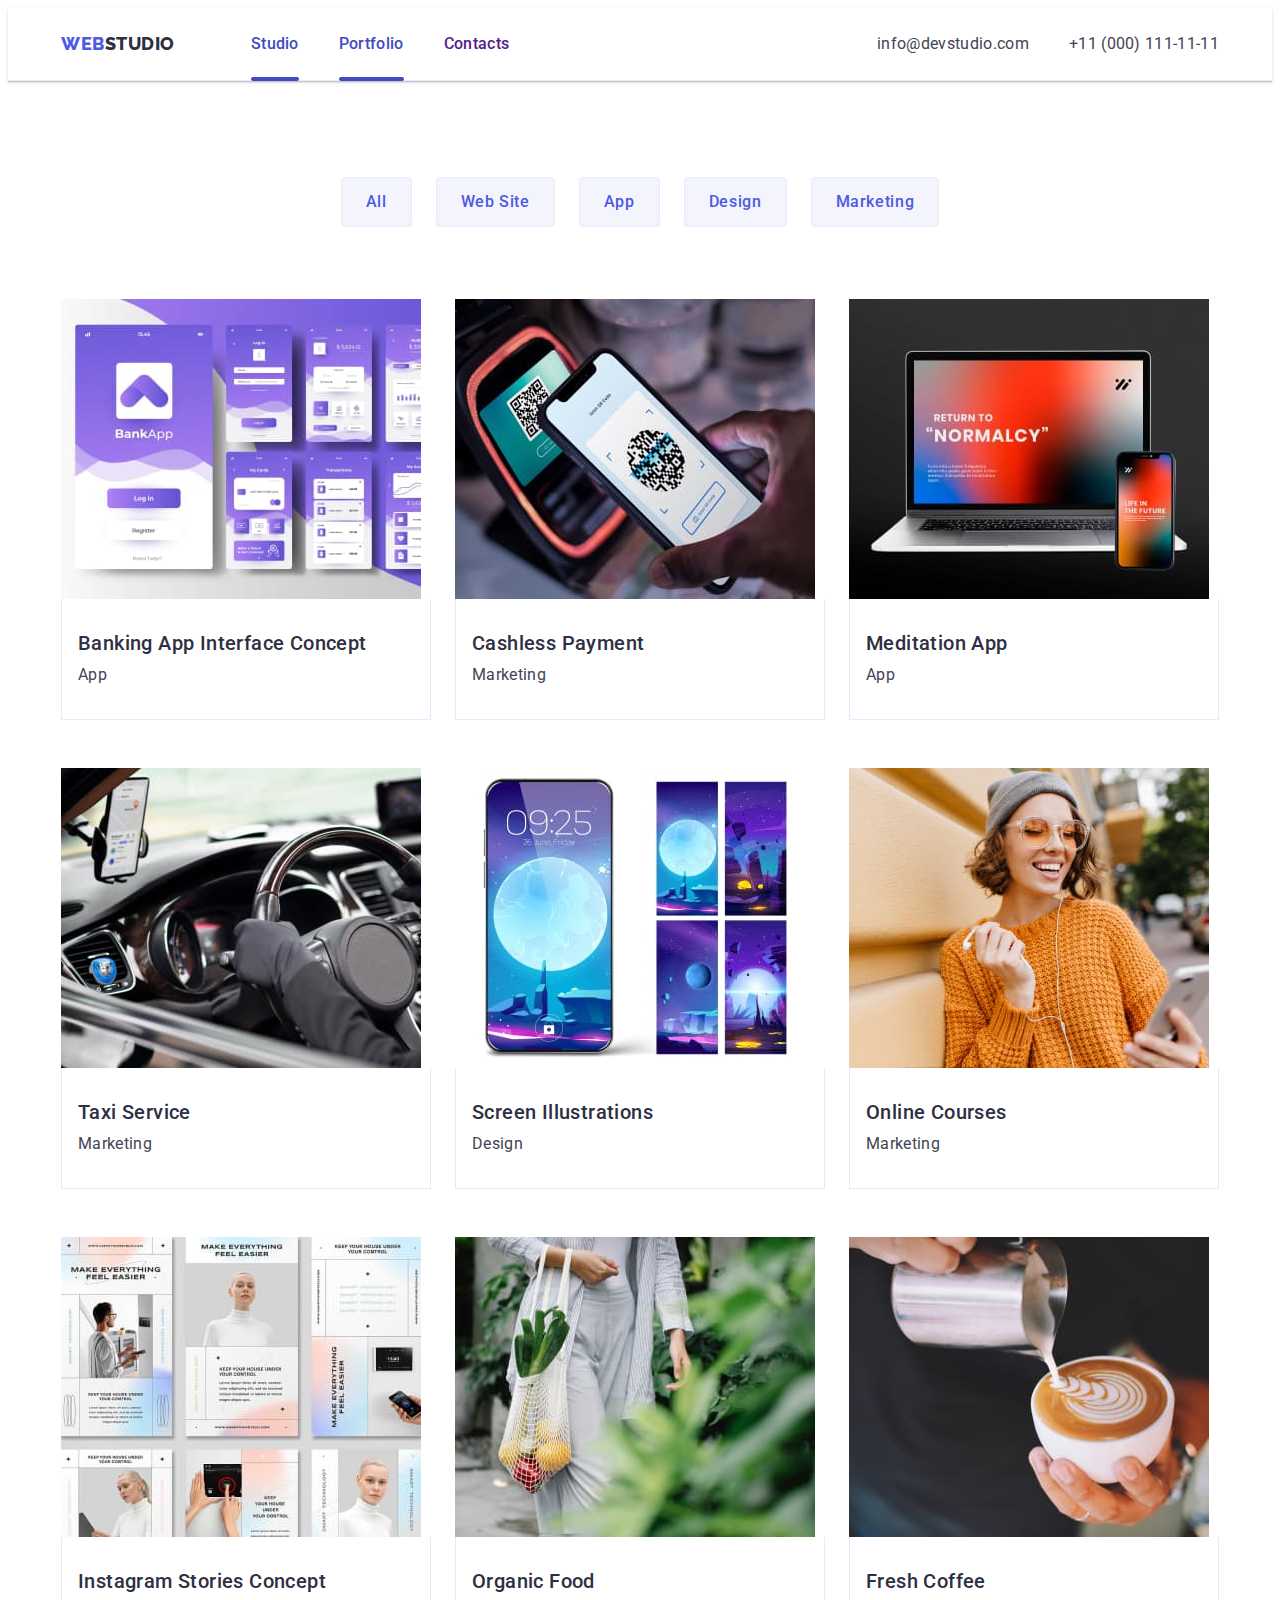
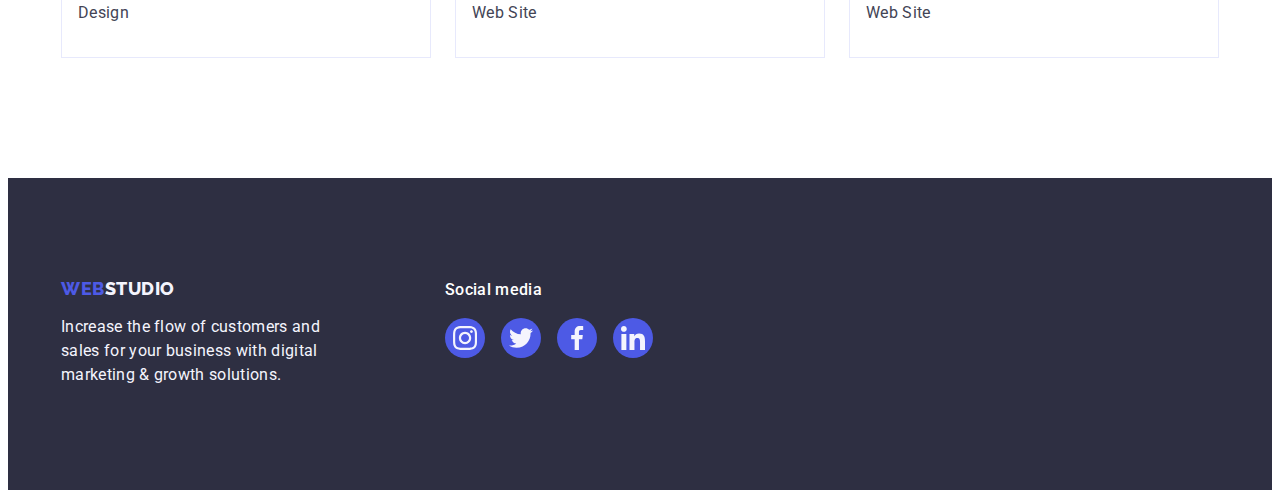
==== commit 11cc4777: "Update portfolio.html" ====
--- a/portfolio.html
+++ b/portfolio.html
@@ -31,7 +31,7 @@
 
                 <ul class="menuu list">
                     <li><a href="./index.html" class="linkk-header coolor link">Studio</a></li>
-                    <li><a href="./portfolio.html" class="linkk-header link">Portfolio</a></li>
+                    <li><a href="./portfolio.html" class="linkk-header coolor link">Portfolio</a></li>
                     <li><a href="" class="linkk-header link">Contacts</a></li>
                 </ul>
             </nav>
--- a/css/style.css
+++ b/css/style.css
@@ -58,12 +58,12 @@
 .coolor {
     color: #404bbf;
 }
-.linkk-header {
+.coolor {
     position: relative;
     color:  var(second-background-color);
 }
 
-.linkk-header::after {
+.coolor::after {
     content: '';
     position: absolute;
     left: 0;
@@ -756,6 +756,7 @@
     line-height: 24px;
     letter-spacing: 0.02em;
     color: var(--logo-color);
+    margin-bottom: 8px;
 
 }
 
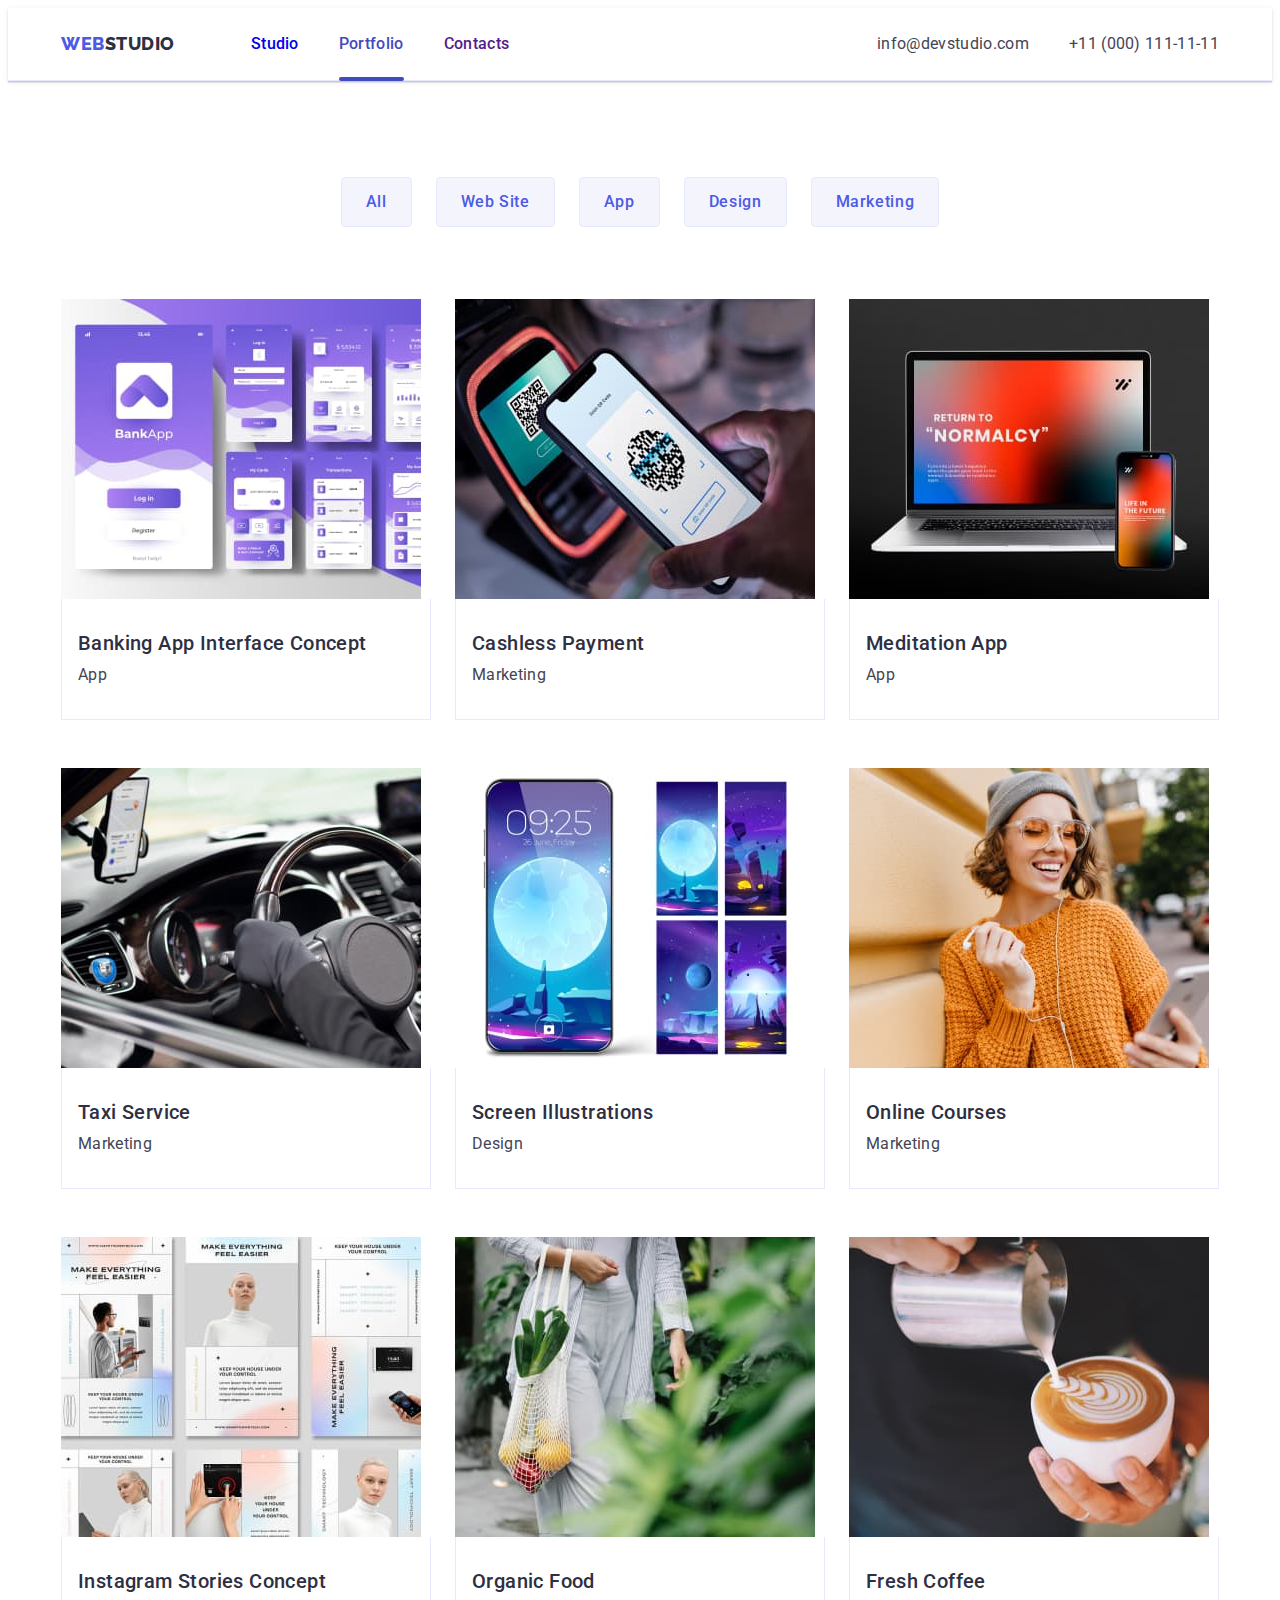
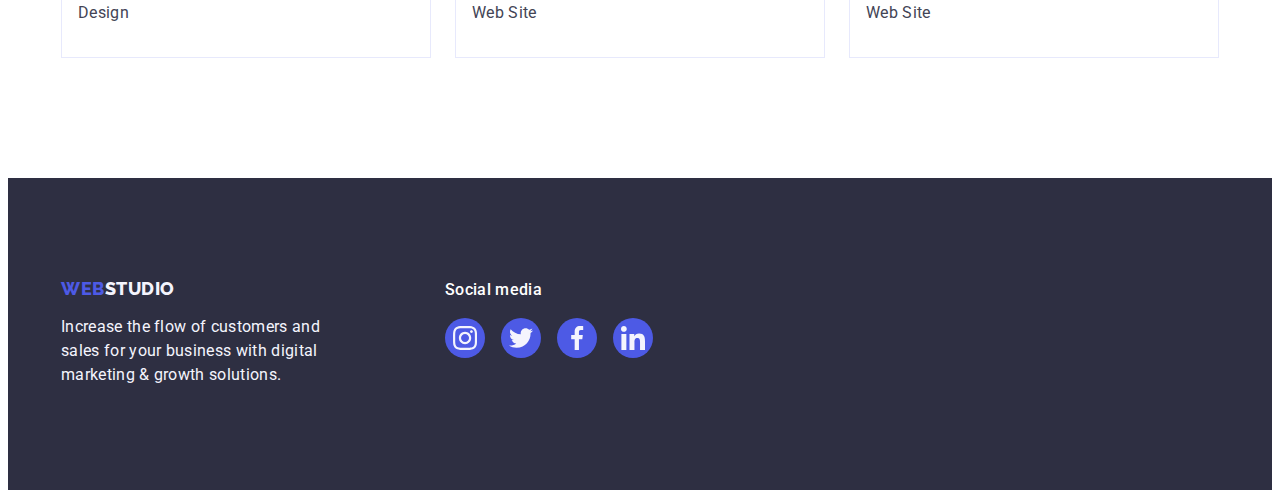
==== commit e938f40a: "Update portfolio.html" ====
--- a/portfolio.html
+++ b/portfolio.html
@@ -30,7 +30,7 @@
 
 
                 <ul class="menuu list">
-                    <li><a href="./index.html" class="linkk-header coolor link">Studio</a></li>
+                    <li><a href="./index.html" class="linkk-header  link">Studio</a></li>
                     <li><a href="./portfolio.html" class="linkk-header coolor link">Portfolio</a></li>
                     <li><a href="" class="linkk-header link">Contacts</a></li>
                 </ul>
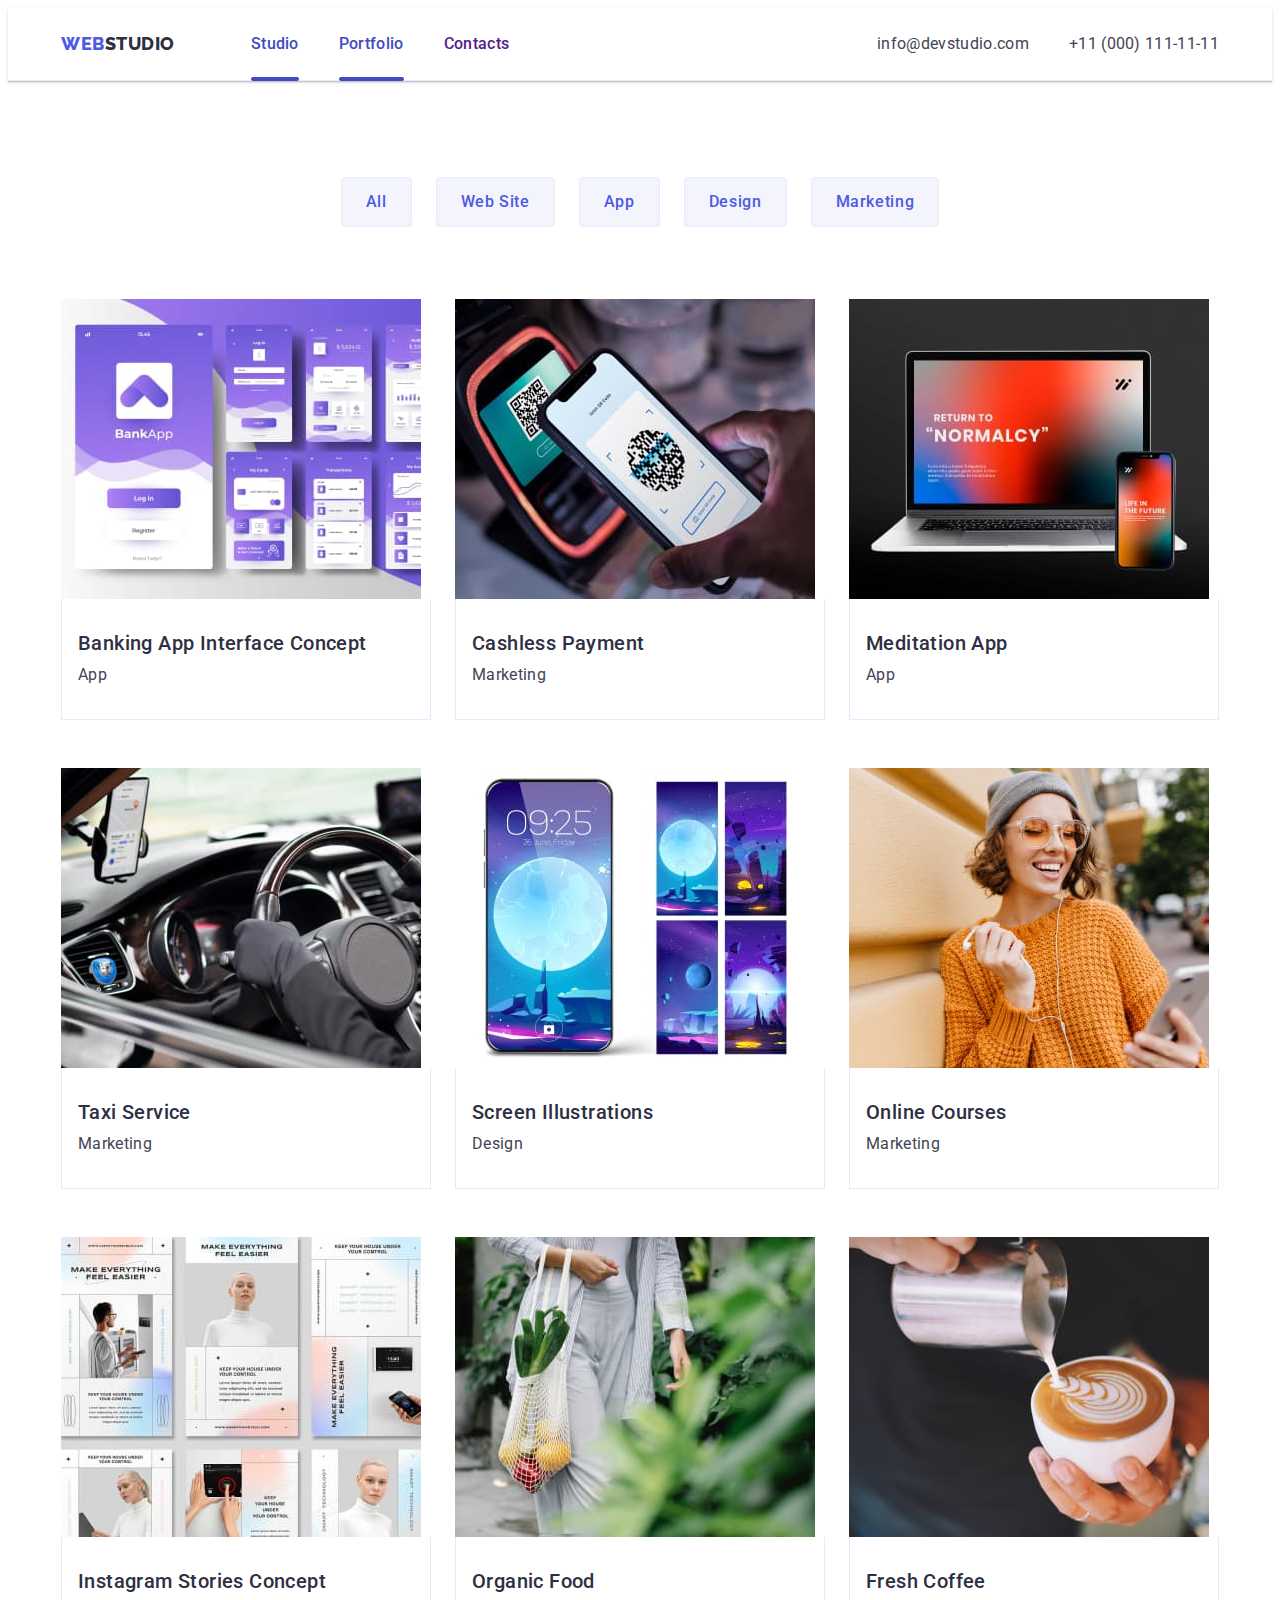
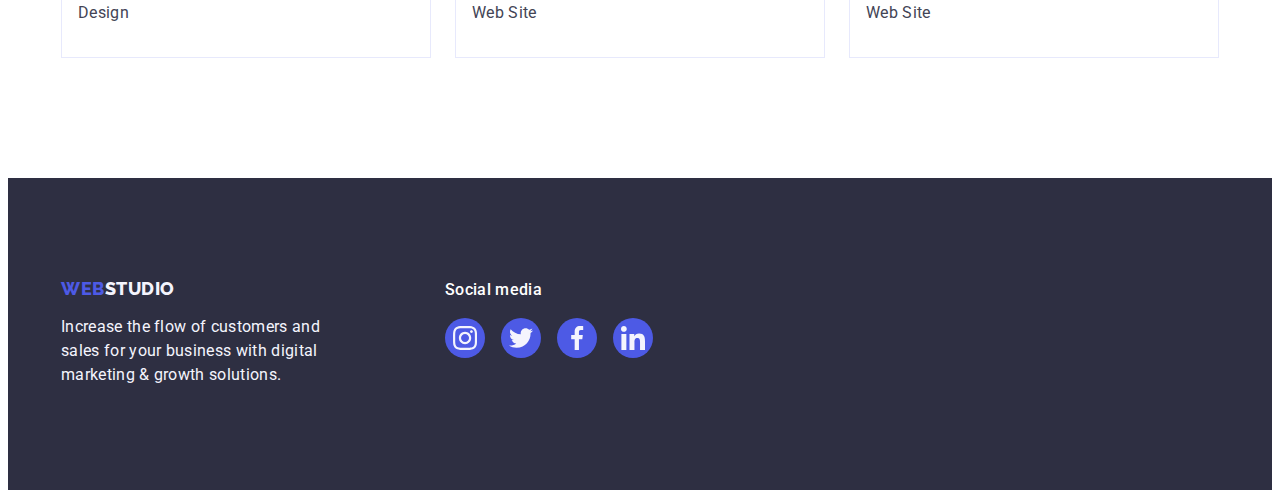
==== commit 1be24a53: "Update portfolio.html" ====
--- a/portfolio.html
+++ b/portfolio.html
@@ -30,7 +30,7 @@
 
 
                 <ul class="menuu list">
-                    <li><a href="./index.html" class="linkk-header  link">Studio</a></li>
+                    <li><a href="./index.html" class="linkk-header coolor link">Studio</a></li>
                     <li><a href="./portfolio.html" class="linkk-header coolor link">Portfolio</a></li>
                     <li><a href="" class="linkk-header link">Contacts</a></li>
                 </ul>
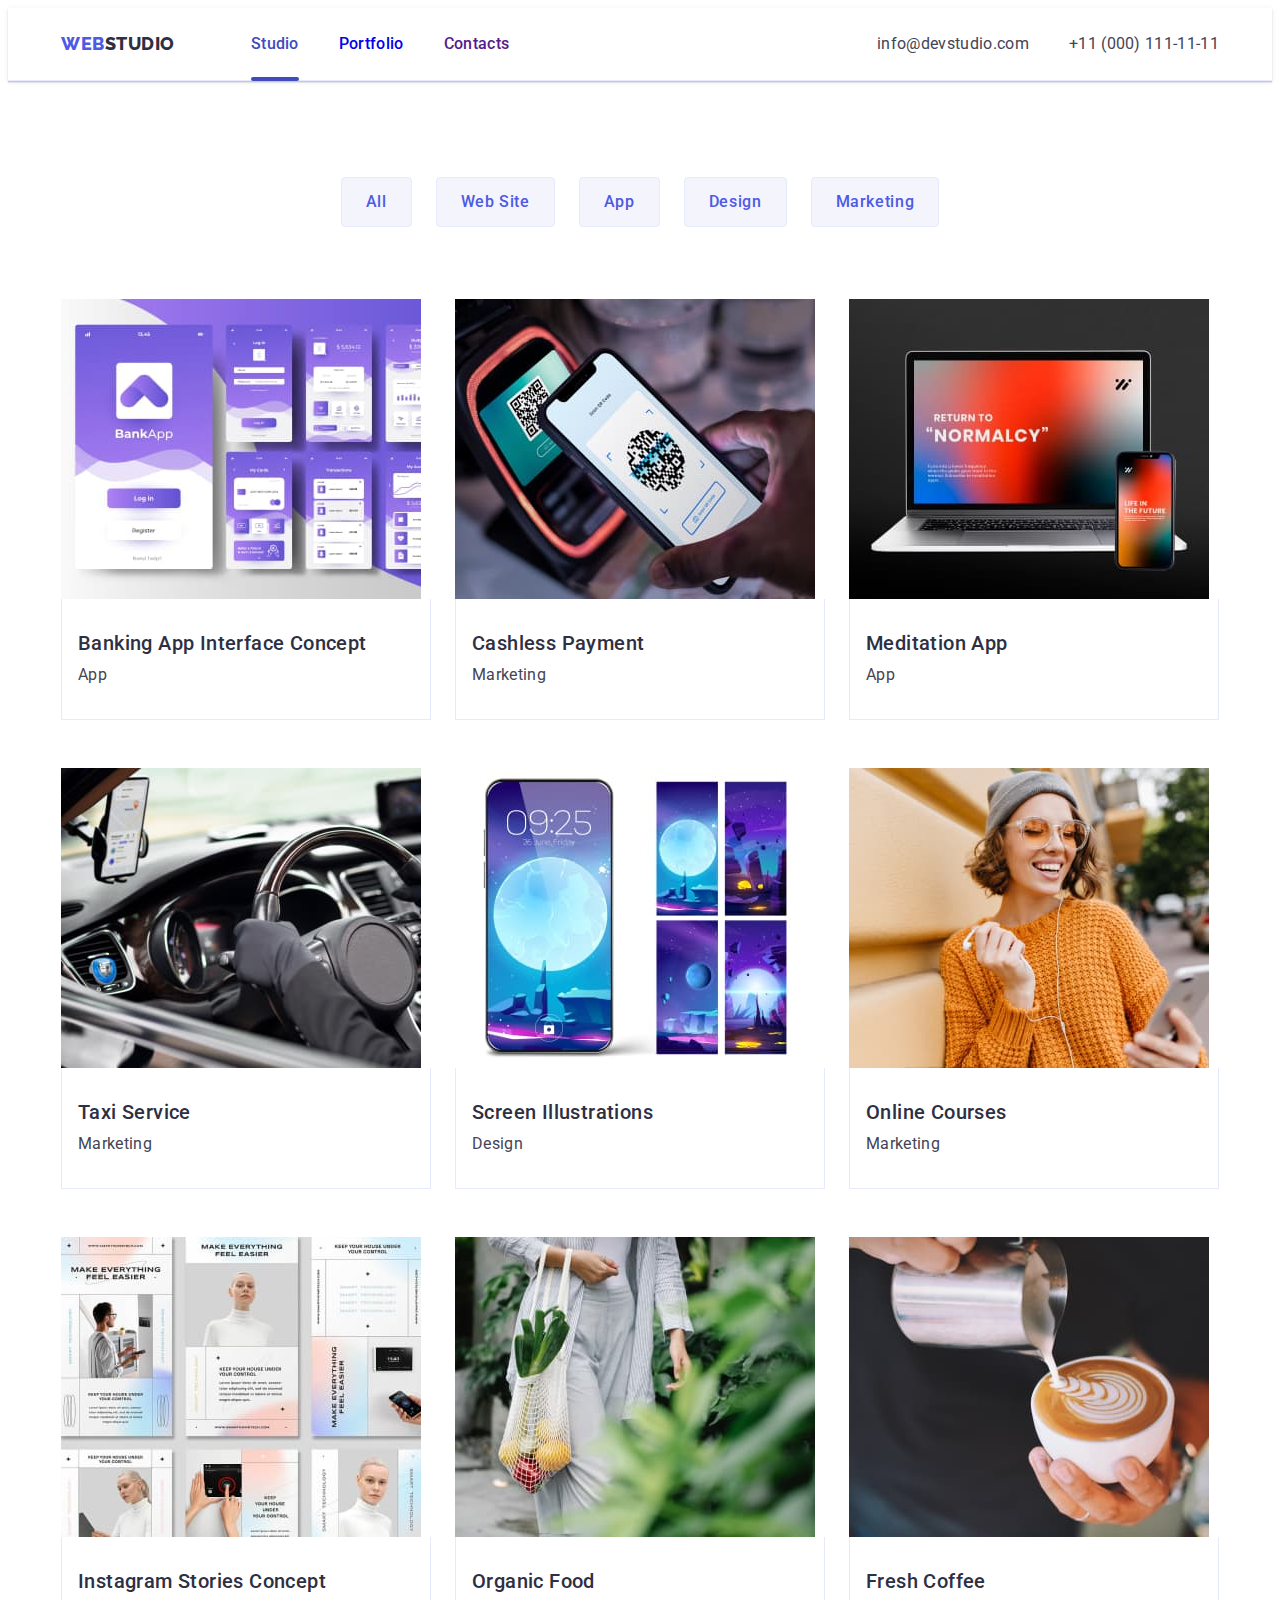
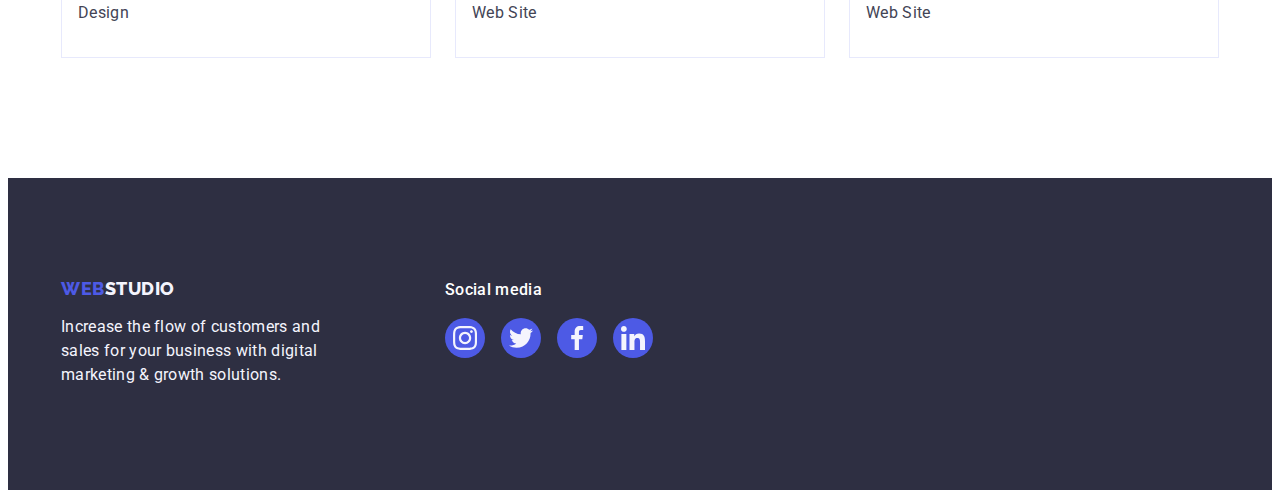
==== commit 86ef6b53: "Update portfolio.html" ====
--- a/portfolio.html
+++ b/portfolio.html
@@ -19,7 +19,7 @@
 </head>
 
 <body>
-    <header class="header-bloc">
+     <header class="header-bloc">
 
         <div class="header-conteiner container ">
 
@@ -31,7 +31,7 @@
 
                 <ul class="menuu list">
                     <li><a href="./index.html" class="linkk-header coolor link">Studio</a></li>
-                    <li><a href="./portfolio.html" class="linkk-header coolor link">Portfolio</a></li>
+                    <li><a href="./portfolio.html" class="linkk-header link">Portfolio</a></li>
                     <li><a href="" class="linkk-header link">Contacts</a></li>
                 </ul>
             </nav>
